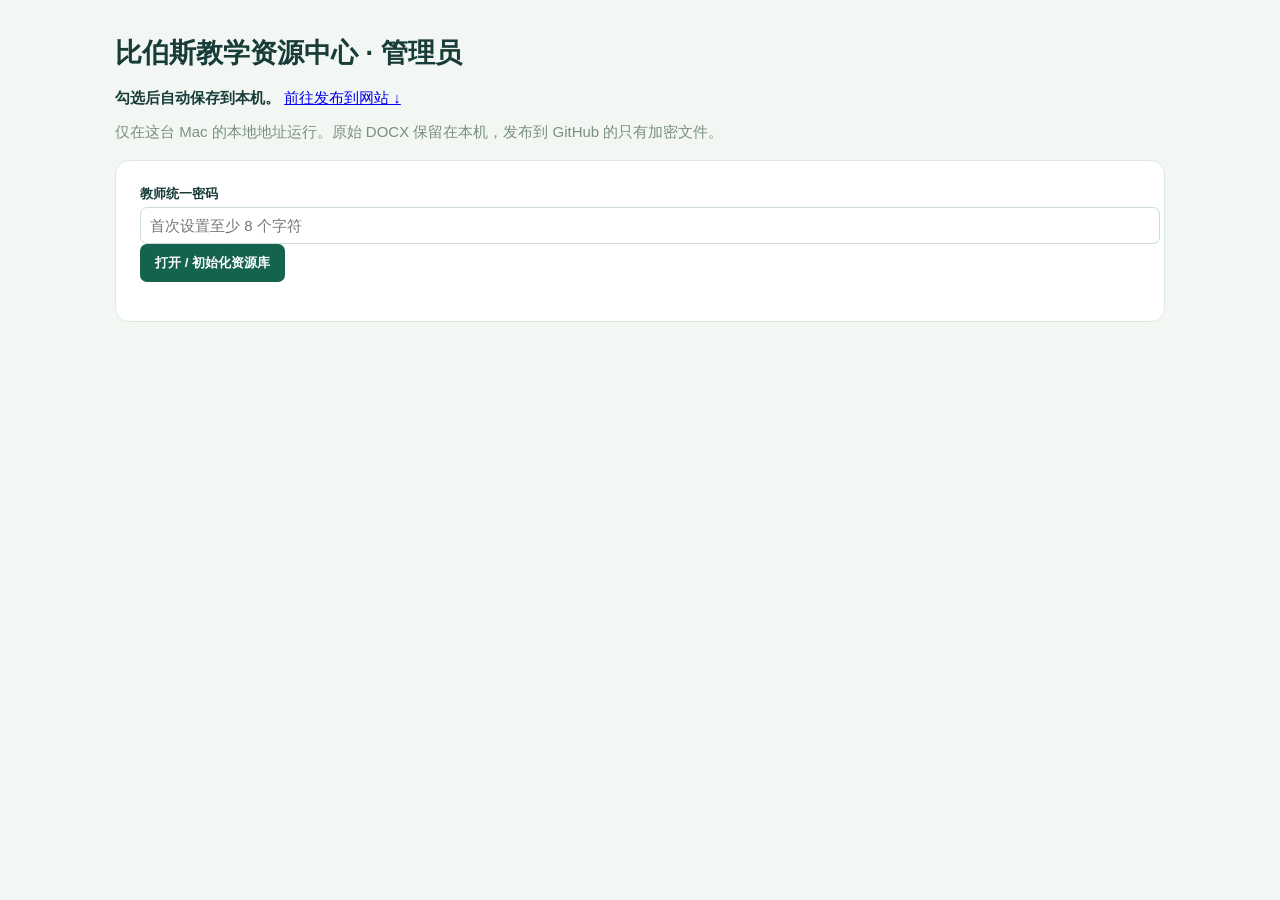
==== admin/admin.html @ bed7d141 "Fix resource publishing feedback and Word import prompts" ====
<!doctype html><html lang="zh-CN"><head><meta charset="utf-8"><meta name="viewport" content="width=device-width,initial-scale=1"><title>比伯斯资源管理</title><style>body{font:15px -apple-system,"PingFang SC",sans-serif;background:#f3f7f3;color:#183c38;margin:0}main{max-width:1050px;margin:35px auto;padding:0 20px}h1{font-size:27px}section{background:white;border:1px solid #dce9df;border-radius:14px;padding:24px;margin:18px 0}input,select,textarea{font:inherit;border:1px solid #cbdcd0;border-radius:7px;padding:9px;max-width:100%}input[type=text],input[type=password],textarea{width:100%}textarea{height:70px}button{background:#14634f;color:white;border:0;border-radius:7px;padding:10px 15px;cursor:pointer;font-weight:bold}button.secondary{background:#e9f2eb;color:#215c49}.grid{display:grid;grid-template-columns:repeat(3,1fr);gap:12px}.row{margin:12px 0}.item{border-top:1px solid #e4ece5;padding:12px 0}.item button{margin-left:6px}.muted{color:#789080}.error{color:#c43d35}.ok{color:#14634f}label{font-size:13px;font-weight:bold;display:block;margin-bottom:4px}#workspace[hidden]{display:none}@media(max-width:700px){.grid{grid-template-columns:1fr}}</style></head><body><main><h1>比伯斯教学资源中心 · 管理员</h1><p><strong>勾选后自动保存到本机。</strong> <a href="#publishSection">前往发布到网站 ↓</a></p><p class="muted">仅在这台 Mac 的本地地址运行。原始 DOCX 保留在本机，发布到 GitHub 的只有加密文件。</p><section><label>教师统一密码</label><input id="password" type="password" placeholder="首次设置至少 8 个字符"><button id="open">打开 / 初始化资源库</button><p id="message"></p></section><div id="workspace" hidden><section><h2>批量导入资源</h2><input id="files" type="file" accept=".pdf,.docx,.pptx,.xlsx" multiple><div class="grid"><div><label>教材</label><input id="book" type="text" placeholder="BE2"></div><div><label>单元</label><input id="unit" type="text" placeholder="5"></div><div><label>课型</label><select id="lessonType"><option value="">按文件名识别</option><option>一周两次</option><option>一周一次</option><option>每天上课</option><option>教材</option></select></div><div><label>类别</label><select id="category"><option>教案</option><option>词汇表</option><option>测评资料</option><option>其他</option></select></div><div><label>更新说明</label><input id="note" type="text" placeholder="新增资源 / 修订内容"></div></div><div class="row"><label><input id="download" type="checkbox" checked> 显示下载按钮</label><label><input id="showUpdate" type="checkbox" checked> 显示在最近更新</label></div><button id="upload">转换、加密并加入资源库</button><p class="muted">批量导入时从 BE2-U5-课型 等文件名识别分类；上方填写的值会覆盖识别结果。</p></section><section><h2>资源与版本</h2><div id="resources"></div></section><section><h2>最近更新</h2><div id="updates"></div><button id="saveUpdates">保存更新记录</button></section><section><h2>管理员公告</h2><label>标题</label><input id="announcementTitle" type="text"><label>内容</label><textarea id="announcementText"></textarea><button id="addAnnouncement">发布公告</button><div id="announcements"></div><button id="saveAnnouncements">保存公告修改</button></section><section><h2>系列单元进度</h2><p>输入每套资源应有的总单元数，首页会提示尚未上传的单元。</p><div class="grid"><input id="seriesBook" placeholder="教材，如 BE1"><select id="seriesLesson"><option>一周两次</option><option>一周一次</option><option>每天上课</option><option>教材</option></select><input id="seriesTotal" type="number" min="1" placeholder="总单元数"></div><button id="addSeries">添加系列</button><div id="seriesList"></div></section><section><h2>修改网站密码</h2><p class="muted">只重新包装随机文件密钥，无需重新上传资源。修改后请发布配置文件。旧密码仍可能解密 Git 历史中的旧配置。</p><input id="newPassword" type="password" placeholder="新密码，至少 8 个字符"><button id="rotate">重新加密并修改密码</button><div class="row"><h3>安全重置</h3><p class="muted">怀疑密码泄露时轮换随机文件密钥并重加密全部资源。旧 Git 历史仍需单独清理。</p><button id="reset">安全重置并重加密</button></div></section><section id="publishSection"><h2>发布到 GitHub</h2><p>先创建公开仓库并启用 Pages（来源：main 分支 /docs 目录）。</p><label>仓库地址</label><input id="remote" type="text" value="https://github.com/Jerryzhao26/teachingresources.git"><label>GitHub 发布令牌</label><input id="publishToken" type="password" autocomplete="off" placeholder="仅用于本次发布，不保存在本机"><p class="muted">首次使用：<a href="https://github.com/settings/personal-access-tokens/new" target="_blank" rel="noopener">创建 GitHub 精细权限令牌</a>，只选 teachingresources 仓库，授予 Contents 读写权限。复制到这里即可发布。</p><button id="publish">发布加密资源和网站</button><p id="publishStatus" role="status" aria-live="polite" class="muted">修改勾选后会先保存到本机，再点击这里同步到教师网站。</p></section></div></main><script>
const $=s=>document.querySelector(s);let data=null;function msg(t,bad=false){$('#message').textContent=t;$('#message').className=bad?'error':'ok'}async function api(path,body){const r=await fetch(path,{method:'POST',headers:{'Content-Type':'application/json'},body:JSON.stringify(body)}),j=await r.json();if(!r.ok)throw Error(j.error);return j}const pw=()=>$('#password').value;
$('#open').onclick=async()=>{try{data=await api('/api/load',{password:pw()});await api('/api/save',{password:pw(),catalog:data});$('#workspace').hidden=false;render();msg('资源库已打开')}catch(e){msg(e.message,true)}};
const publishMsg=(t,bad=false)=>{const e=$('#publishStatus');e.textContent=t;e.className=bad?'error':'ok'};const save=async()=>{await api('/api/save',{password:pw(),catalog:data});msg('已保存到本机，尚未发布到网站');publishMsg('有本机修改尚未发布。填写 GitHub 发布令牌并点击下方发布按钮。')};
const readFile=f=>new Promise((resolve,reject)=>{const r=new FileReader();r.onload=()=>resolve(r.result.split(',')[1]);r.onerror=reject;r.readAsDataURL(f)});
$('#upload').onclick=async()=>{try{const files=[...$('#files').files];if(!files.length)throw Error('请选择文件');const payload=[];for(const f of files){const guess=await api('/api/infer',{filename:f.name});const fields={...guess,book:$('#book').value||guess.book,unit:$('#unit').value?Number($('#unit').value):guess.unit,lessonType:$('#lessonType').value||guess.lessonType,category:$('#category').value,download:$('#download').checked,showUpdate:$('#showUpdate').checked,note:$('#note').value,id:window.replaceId||undefined};payload.push({name:f.name,data:await readFile(f),fields})}msg('正在调用 Word 转换并加密，请稍候…');const res=await api('/api/upload',{password:pw(),files:payload});data=res.catalog;window.replaceId=null;render();msg(`已导入 ${res.items.length} 份资源，尚未发布`);publishMsg('有本机修改尚未发布。填写 GitHub 发布令牌并点击下方发布按钮。')}catch(e){msg(e.message,true)}};
function render(){const box=$('#resources');box.replaceChildren();data.resources.forEach(r=>{const d=document.createElement('div');d.className='item';const title=document.createElement('b');title.textContent=`${r.title} · v${r.version} · ${r.book} Unit ${r.unit??'—'}`;d.append(title);const checks=document.createElement('div');checks.innerHTML='<label><input type="checkbox"> 显示下载按钮</label><label><input type="checkbox"> 已撤回</label>';const inputs=checks.querySelectorAll('input');inputs[0].checked=r.download;inputs[1].checked=r.status==='withdrawn';inputs[0].onchange=async()=>{const old=r.download;r.download=inputs[0].checked;try{await save()}catch(e){r.download=old;inputs[0].checked=old;msg(e.message,true);publishMsg('保存失败：'+e.message,true)}};inputs[1].onchange=async()=>{const old=r.status;r.status=inputs[1].checked?'withdrawn':'published';try{await save()}catch(e){r.status=old;inputs[1].checked=old==='withdrawn';msg(e.message,true);publishMsg('保存失败：'+e.message,true)}};d.append(checks);const hist=document.createElement('small');hist.textContent=`历史版本：${r.history.map(h=>'v'+h.version).join('、')||'无'}`;d.append(hist);const replace=document.createElement('button');replace.className='secondary';replace.textContent='选为替换目标';replace.onclick=()=>{window.replaceId=r.id;msg(`已选定 ${r.title}，下次导入将生成新版本`)};d.append(replace);box.append(d)});
const ups=$('#updates');ups.replaceChildren();data.updates.forEach(u=>{const d=document.createElement('div');d.className='item';const t=document.createElement('input');t.value=u.title;t.oninput=()=>u.title=t.value;const x=document.createElement('textarea');x.value=u.text;x.oninput=()=>u.text=x.value;const c=document.createElement('label');const check=document.createElement('input');check.type='checkbox';check.checked=u.visible;check.onchange=()=>u.visible=check.checked;c.append(check,' 显示');d.append(t,x,c);ups.append(d)});
const series=$('#seriesList');series.replaceChildren();(data.series||[]).forEach((x,i)=>{const d=document.createElement('div');d.className='item';d.textContent=`${x.book} · ${x.lessonType} · U1–U${x.totalUnits}`;const b=document.createElement('button');b.textContent='删除';b.onclick=async()=>{data.series.splice(i,1);await save();render()};d.append(b);series.append(d)});
const anns=$('#announcements');anns.replaceChildren();data.announcements.forEach(a=>{const d=document.createElement('div');d.className='item';const t=document.createElement('input');t.value=a.title;t.oninput=()=>a.title=t.value;const x=document.createElement('textarea');x.value=a.text;x.oninput=()=>a.text=x.value;const c=document.createElement('label');const check=document.createElement('input');check.type='checkbox';check.checked=a.visible;check.onchange=()=>a.visible=check.checked;c.append(check,' 显示');d.append(t,x,c);anns.append(d)})}
$('#saveUpdates').onclick=()=>save().catch(e=>msg(e.message,true));$('#saveAnnouncements').onclick=()=>save().catch(e=>msg(e.message,true));$('#addAnnouncement').onclick=async()=>{try{data.announcements.unshift({id:crypto.randomUUID(),title:$('#announcementTitle').value,text:$('#announcementText').value,createdAt:new Date().toISOString(),visible:true});await save();render();$('#announcementTitle').value='';$('#announcementText').value=''}catch(e){msg(e.message,true)}};
$('#publish').onclick=async()=>{const button=$('#publish');button.disabled=true;publishMsg('正在发布，请稍候…');try{const result=await api('/api/publish',{remote:$('#remote').value,token:$('#publishToken').value.trim()});$('#publishToken').value='';publishMsg(result.changed?`已发布 ${result.changed} 个更新文件。网站通常会在数分钟内更新；请刷新教师网站查看。`:'网站已是最新，无需重复发布。');msg('发布操作已完成')}catch(e){publishMsg('发布失败：'+e.message,true);msg('发布失败，请查看页面底部的提示',true)}finally{button.disabled=false}};
</script>

<script>$('#addSeries').onclick=async()=>{try{data.series ||= [];data.series.push({book:$('#seriesBook').value.trim(),lessonType:$('#seriesLesson').value.trim(),totalUnits:Number($('#seriesTotal').value)});await save();render()}catch(e){msg(e.message,true)}};$('#rotate').onclick=async()=>{try{await api('/api/rotate',{password:pw(),newPassword:$('#newPassword').value});$('#password').value=$('#newPassword').value;$('#newPassword').value='';msg('密码已修改并重新包装文件密钥；请立即发布。')}catch(e){msg(e.message,true)}};$('#reset').onclick=async()=>{try{await api('/api/reset',{password:pw(),newPassword:$('#newPassword').value});$('#password').value=$('#newPassword').value;$('#newPassword').value='';msg('安全重置完成，请立即发布全部密文。')}catch(e){msg(e.message,true)}};</script></body></html>
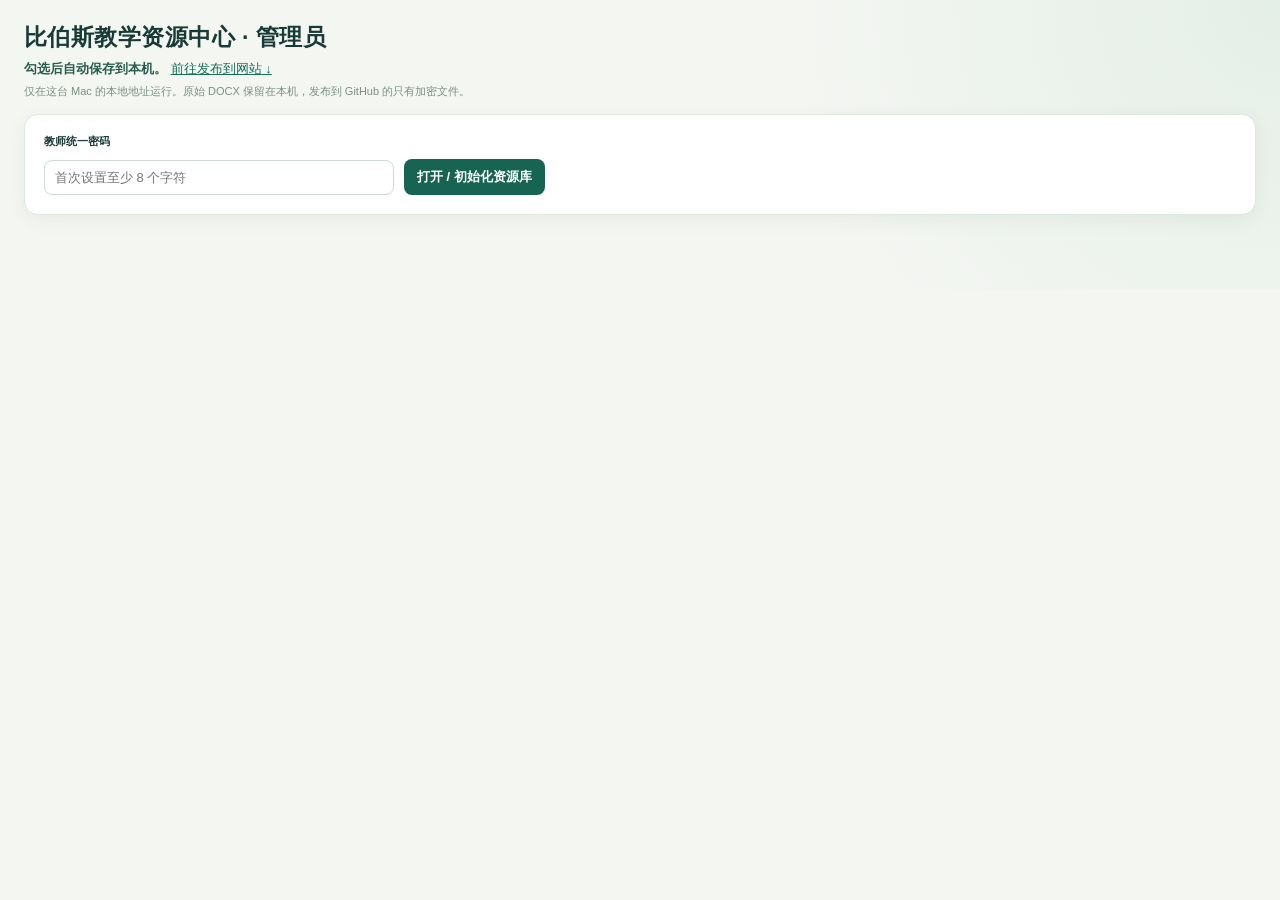
==== commit 2994fec9: "Refresh admin and teacher layouts" ====
--- a/admin/admin.html
+++ b/admin/admin.html
@@ -1,15 +1,15 @@
-<!doctype html><html lang="zh-CN"><head><meta charset="utf-8"><meta name="viewport" content="width=device-width,initial-scale=1"><title>比伯斯资源管理</title><style>body{font:15px -apple-system,"PingFang SC",sans-serif;background:#f3f7f3;color:#183c38;margin:0}main{max-width:1050px;margin:35px auto;padding:0 20px}h1{font-size:27px}section{background:white;border:1px solid #dce9df;border-radius:14px;padding:24px;margin:18px 0}input,select,textarea{font:inherit;border:1px solid #cbdcd0;border-radius:7px;padding:9px;max-width:100%}input[type=text],input[type=password],textarea{width:100%}textarea{height:70px}button{background:#14634f;color:white;border:0;border-radius:7px;padding:10px 15px;cursor:pointer;font-weight:bold}button.secondary{background:#e9f2eb;color:#215c49}.grid{display:grid;grid-template-columns:repeat(3,1fr);gap:12px}.row{margin:12px 0}.item{border-top:1px solid #e4ece5;padding:12px 0}.item button{margin-left:6px}.muted{color:#789080}.error{color:#c43d35}.ok{color:#14634f}label{font-size:13px;font-weight:bold;display:block;margin-bottom:4px}#workspace[hidden]{display:none}@media(max-width:700px){.grid{grid-template-columns:1fr}}</style></head><body><main><h1>比伯斯教学资源中心 · 管理员</h1><p><strong>勾选后自动保存到本机。</strong> <a href="#publishSection">前往发布到网站 ↓</a></p><p class="muted">仅在这台 Mac 的本地地址运行。原始 DOCX 保留在本机，发布到 GitHub 的只有加密文件。</p><section><label>教师统一密码</label><input id="password" type="password" placeholder="首次设置至少 8 个字符"><button id="open">打开 / 初始化资源库</button><p id="message"></p></section><div id="workspace" hidden><section><h2>批量导入资源</h2><input id="files" type="file" accept=".pdf,.docx,.pptx,.xlsx" multiple><div class="grid"><div><label>教材</label><input id="book" type="text" placeholder="BE2"></div><div><label>单元</label><input id="unit" type="text" placeholder="5"></div><div><label>课型</label><select id="lessonType"><option value="">按文件名识别</option><option>一周两次</option><option>一周一次</option><option>每天上课</option><option>教材</option></select></div><div><label>类别</label><select id="category"><option>教案</option><option>词汇表</option><option>测评资料</option><option>其他</option></select></div><div><label>更新说明</label><input id="note" type="text" placeholder="新增资源 / 修订内容"></div></div><div class="row"><label><input id="download" type="checkbox" checked> 显示下载按钮</label><label><input id="showUpdate" type="checkbox" checked> 显示在最近更新</label></div><button id="upload">转换、加密并加入资源库</button><p class="muted">批量导入时从 BE2-U5-课型 等文件名识别分类；上方填写的值会覆盖识别结果。</p></section><section><h2>资源与版本</h2><div id="resources"></div></section><section><h2>最近更新</h2><div id="updates"></div><button id="saveUpdates">保存更新记录</button></section><section><h2>管理员公告</h2><label>标题</label><input id="announcementTitle" type="text"><label>内容</label><textarea id="announcementText"></textarea><button id="addAnnouncement">发布公告</button><div id="announcements"></div><button id="saveAnnouncements">保存公告修改</button></section><section><h2>系列单元进度</h2><p>输入每套资源应有的总单元数，首页会提示尚未上传的单元。</p><div class="grid"><input id="seriesBook" placeholder="教材，如 BE1"><select id="seriesLesson"><option>一周两次</option><option>一周一次</option><option>每天上课</option><option>教材</option></select><input id="seriesTotal" type="number" min="1" placeholder="总单元数"></div><button id="addSeries">添加系列</button><div id="seriesList"></div></section><section><h2>修改网站密码</h2><p class="muted">只重新包装随机文件密钥，无需重新上传资源。修改后请发布配置文件。旧密码仍可能解密 Git 历史中的旧配置。</p><input id="newPassword" type="password" placeholder="新密码，至少 8 个字符"><button id="rotate">重新加密并修改密码</button><div class="row"><h3>安全重置</h3><p class="muted">怀疑密码泄露时轮换随机文件密钥并重加密全部资源。旧 Git 历史仍需单独清理。</p><button id="reset">安全重置并重加密</button></div></section><section id="publishSection"><h2>发布到 GitHub</h2><p>先创建公开仓库并启用 Pages（来源：main 分支 /docs 目录）。</p><label>仓库地址</label><input id="remote" type="text" value="https://github.com/Jerryzhao26/teachingresources.git"><label>GitHub 发布令牌</label><input id="publishToken" type="password" autocomplete="off" placeholder="仅用于本次发布，不保存在本机"><p class="muted">首次使用：<a href="https://github.com/settings/personal-access-tokens/new" target="_blank" rel="noopener">创建 GitHub 精细权限令牌</a>，只选 teachingresources 仓库，授予 Contents 读写权限。复制到这里即可发布。</p><button id="publish">发布加密资源和网站</button><p id="publishStatus" role="status" aria-live="polite" class="muted">修改勾选后会先保存到本机，再点击这里同步到教师网站。</p></section></div></main><script>
-const $=s=>document.querySelector(s);let data=null;function msg(t,bad=false){$('#message').textContent=t;$('#message').className=bad?'error':'ok'}async function api(path,body){const r=await fetch(path,{method:'POST',headers:{'Content-Type':'application/json'},body:JSON.stringify(body)}),j=await r.json();if(!r.ok)throw Error(j.error);return j}const pw=()=>$('#password').value;
+<!doctype html><html lang="zh-CN"><head><meta charset="utf-8"><meta name="viewport" content="width=device-width,initial-scale=1"><title>比伯斯资源管理</title><style>:root{font-family:Inter,-apple-system,BlinkMacSystemFont,"PingFang SC",sans-serif;color:#193b37;background:#f4f6f2}*{box-sizing:border-box}body{margin:0;background:radial-gradient(circle at 100% 0%,#e4efe7,transparent 31rem),#f4f6f2;font-size:13px}main{max-width:1450px;margin:0 auto;padding:22px 24px 60px}h1{font-size:23px;letter-spacing:.02em;margin:0 0 6px}h2{font-size:17px;margin:0 0 15px}h3{font-size:14px;margin:14px 0 6px}p{line-height:1.5}main>p{margin:4px 0;color:#6d8277}main>p strong{color:#275d4d}a{color:#167058}section{background:#fff;border:1px solid #dde8df;border-radius:14px;padding:19px;box-shadow:0 5px 20px #183a2910;min-width:0}main>section{margin:15px 0}#workspace{display:grid;grid-template-columns:repeat(12,minmax(0,1fr));gap:15px;align-items:start}#workspace[hidden]{display:none}#workspace>section{margin:0}#workspace>section:nth-child(1){grid-column:span 5}#workspace>section:nth-child(2){grid-column:span 7}#workspace>section:nth-child(3),#workspace>section:nth-child(4),#workspace>section:nth-child(5),#workspace>section:nth-child(6){grid-column:span 6}#workspace>section:nth-child(7){grid-column:1/-1}input,select,textarea{font:inherit;border:1px solid #cddbd0;border-radius:8px;padding:9px 10px;max-width:100%;min-width:0;background:#fff;color:#193b37}input:focus-visible,select:focus-visible,textarea:focus-visible,button:focus-visible{outline:3px solid #a6dcc2;outline-offset:2px}input[type=text],input[type=password],input[type=search],textarea{width:100%}input[type=file]{width:100%;background:#f8faf7;border-style:dashed}input[type=checkbox]{accent-color:#166b54;margin:0 6px 0 0}textarea{height:57px;resize:vertical}button{font:inherit;background:#166451;color:white;border:0;border-radius:8px;padding:9px 13px;cursor:pointer;font-weight:700;transition:.15s}button:hover{background:#0f4e40}button:disabled{opacity:.55;cursor:wait}button.secondary{background:#edf4ee;color:#245c4b}button.secondary:hover{background:#dcebdd}.grid{display:grid;grid-template-columns:repeat(2,minmax(0,1fr));gap:11px}.row{display:flex;flex-wrap:wrap;gap:12px;margin:13px 0}.row label{display:inline-flex;align-items:center;margin:0}.item{border-top:1px solid #e9efe9;padding:10px 0;display:flex;align-items:center;gap:8px;flex-wrap:wrap}.item:first-child{border-top:0}.item b{flex:1 0 100%;font-size:12px;overflow-wrap:anywhere}.item small{color:#809187}.item button{margin-left:auto}.item>div:has(input[type=checkbox]){display:flex;gap:12px}.item label{display:inline-flex;align-items:center;white-space:nowrap;margin:0;font-size:11px}.item input:not([type=checkbox]){flex:1 1 130px}.item textarea{flex:2 1 180px}.muted{color:#7a9082;font-size:11px}.error{color:#b33b36}.ok{color:#176e51}label{font-size:11px;font-weight:700;display:block;margin:0 0 5px}#resources{max-height:670px;overflow:auto;padding-right:5px}#resourceSearch{margin-bottom:10px}#pendingFiles{background:#f8faf7;border:1px solid #e3ebe4;border-radius:9px;padding:10px;margin:9px 0 14px}#pendingFiles p{margin:0 0 6px}#pendingFiles ol{margin:0;padding-left:19px;max-height:125px;overflow:auto}#pendingFiles li{padding:3px 0;overflow-wrap:anywhere}#pendingFiles button{font-size:10px;padding:4px 7px}#updates,#announcements{max-height:380px;overflow:auto}#seriesList{max-height:220px;overflow:auto}#publishSection{background:linear-gradient(120deg,#f9fcf9,#f0f8f2)}#publishSection>p:first-of-type{display:none}#publishSection input{max-width:650px}#publishStatus{margin:10px 0 0;font-weight:700}#message{display:inline-block;margin-left:12px}main>section:first-of-type{display:flex;align-items:center;gap:10px;flex-wrap:wrap}main>section:first-of-type>label{width:100%;margin-bottom:0}main>section:first-of-type input{max-width:350px}main>section:first-of-type button{white-space:nowrap}@media(max-width:1050px){#workspace>section:nth-child(n){grid-column:1/-1}#resources{max-height:440px}}@media(max-width:650px){main{padding:17px 12px 45px}.grid{grid-template-columns:1fr}section{padding:15px}main>section:first-of-type input{max-width:none}#message{margin:4px 0}}</style></head><body><main><h1>比伯斯教学资源中心 · 管理员</h1><p><strong>勾选后自动保存到本机。</strong> <a href="#publishSection">前往发布到网站 ↓</a></p><p class="muted">仅在这台 Mac 的本地地址运行。原始 DOCX 保留在本机，发布到 GitHub 的只有加密文件。</p><section><label>教师统一密码</label><input id="password" type="password" placeholder="首次设置至少 8 个字符"><button id="open">打开 / 初始化资源库</button><p id="message"></p></section><div id="workspace" hidden><section><h2>批量导入资源</h2><input id="files" type="file" accept=".pdf,.docx,.pptx,.xlsx" multiple><div id="pendingFiles" class="muted" aria-live="polite">尚未选择文件</div><div class="grid"><div><label>教材</label><input id="book" type="text" placeholder="BE2"></div><div><label>单元</label><input id="unit" type="text" placeholder="5"></div><div><label>课型</label><select id="lessonType"><option value="">按文件名识别</option><option>一周两次</option><option>一周一次</option><option>每天上课</option><option>教材</option></select></div><div><label>类别</label><select id="category"><option>教案</option><option>词汇表</option><option>测评资料</option><option>其他</option></select></div><div><label>更新说明</label><input id="note" type="text" placeholder="新增资源 / 修订内容"></div></div><div class="row"><label><input id="download" type="checkbox" checked> 显示下载按钮</label><label><input id="showUpdate" type="checkbox" checked> 显示在最近更新</label></div><button id="upload">转换、加密并加入资源库</button><p class="muted">批量导入时从 BE2-U5-课型 等文件名识别分类；上方填写的值会覆盖识别结果。</p></section><section><h2>资源与版本</h2><input id="resourceSearch" type="search" placeholder="搜索教材、单元、课型或文件名"><div id="resources"></div></section><section><h2>最近更新</h2><div id="updates"></div><button id="saveUpdates">保存更新记录</button></section><section><h2>管理员公告</h2><label>标题</label><input id="announcementTitle" type="text"><label>内容</label><textarea id="announcementText"></textarea><button id="addAnnouncement">发布公告</button><div id="announcements"></div><button id="saveAnnouncements">保存公告修改</button></section><section><h2>系列单元进度</h2><p>输入每套资源应有的总单元数，首页会提示尚未上传的单元。</p><div class="grid"><input id="seriesBook" placeholder="教材，如 BE1"><select id="seriesLesson"><option>一周两次</option><option>一周一次</option><option>每天上课</option><option>教材</option></select><input id="seriesTotal" type="number" min="1" placeholder="总单元数"></div><button id="addSeries">添加系列</button><div id="seriesList"></div></section><section><h2>修改网站密码</h2><p class="muted">只重新包装随机文件密钥，无需重新上传资源。修改后请发布配置文件。旧密码仍可能解密 Git 历史中的旧配置。</p><input id="newPassword" type="password" placeholder="新密码，至少 8 个字符"><button id="rotate">重新加密并修改密码</button><div class="row"><h3>安全重置</h3><p class="muted">怀疑密码泄露时轮换随机文件密钥并重加密全部资源。旧 Git 历史仍需单独清理。</p><button id="reset">安全重置并重加密</button></div></section><section id="publishSection"><h2>发布到 GitHub</h2><p>先创建公开仓库并启用 Pages（来源：main 分支 /docs 目录）。</p><label>仓库地址</label><input id="remote" type="text" value="https://github.com/Jerryzhao26/teachingresources.git"><label>GitHub 发布令牌（用于授权本机工具把修改推送到网站；浏览器登录不等于授权本机）</label><input id="publishToken" type="password" autocomplete="off" placeholder="本次打开工具期间只需填写一次，不写入文件"><p class="muted">首次使用：<a href="https://github.com/settings/personal-access-tokens/new" target="_blank" rel="noopener">创建 GitHub 精细权限令牌</a>，只选 teachingresources 仓库，授予 Contents 读写权限。复制到这里即可发布。</p><button id="publish">发布加密资源和网站</button><p id="publishStatus" role="status" aria-live="polite" class="muted">修改勾选后会先保存到本机，再点击这里同步到教师网站。</p></section></div></main><script>
+const $=s=>document.querySelector(s);let data=null,pending=[];function msg(t,bad=false){$('#message').textContent=t;$('#message').className=bad?'error':'ok'}async function api(path,body){const r=await fetch(path,{method:'POST',headers:{'Content-Type':'application/json'},body:JSON.stringify(body)}),j=await r.json();if(!r.ok)throw Error(j.error);return j}const pw=()=>$('#password').value;
 $('#open').onclick=async()=>{try{data=await api('/api/load',{password:pw()});await api('/api/save',{password:pw(),catalog:data});$('#workspace').hidden=false;render();msg('资源库已打开')}catch(e){msg(e.message,true)}};
 const publishMsg=(t,bad=false)=>{const e=$('#publishStatus');e.textContent=t;e.className=bad?'error':'ok'};const save=async()=>{await api('/api/save',{password:pw(),catalog:data});msg('已保存到本机，尚未发布到网站');publishMsg('有本机修改尚未发布。填写 GitHub 发布令牌并点击下方发布按钮。')};
-const readFile=f=>new Promise((resolve,reject)=>{const r=new FileReader();r.onload=()=>resolve(r.result.split(',')[1]);r.onerror=reject;r.readAsDataURL(f)});
-$('#upload').onclick=async()=>{try{const files=[...$('#files').files];if(!files.length)throw Error('请选择文件');const payload=[];for(const f of files){const guess=await api('/api/infer',{filename:f.name});const fields={...guess,book:$('#book').value||guess.book,unit:$('#unit').value?Number($('#unit').value):guess.unit,lessonType:$('#lessonType').value||guess.lessonType,category:$('#category').value,download:$('#download').checked,showUpdate:$('#showUpdate').checked,note:$('#note').value,id:window.replaceId||undefined};payload.push({name:f.name,data:await readFile(f),fields})}msg('正在调用 Word 转换并加密，请稍候…');const res=await api('/api/upload',{password:pw(),files:payload});data=res.catalog;window.replaceId=null;render();msg(`已导入 ${res.items.length} 份资源，尚未发布`);publishMsg('有本机修改尚未发布。填写 GitHub 发布令牌并点击下方发布按钮。')}catch(e){msg(e.message,true)}};
-function render(){const box=$('#resources');box.replaceChildren();data.resources.forEach(r=>{const d=document.createElement('div');d.className='item';const title=document.createElement('b');title.textContent=`${r.title} · v${r.version} · ${r.book} Unit ${r.unit??'—'}`;d.append(title);const checks=document.createElement('div');checks.innerHTML='<label><input type="checkbox"> 显示下载按钮</label><label><input type="checkbox"> 已撤回</label>';const inputs=checks.querySelectorAll('input');inputs[0].checked=r.download;inputs[1].checked=r.status==='withdrawn';inputs[0].onchange=async()=>{const old=r.download;r.download=inputs[0].checked;try{await save()}catch(e){r.download=old;inputs[0].checked=old;msg(e.message,true);publishMsg('保存失败：'+e.message,true)}};inputs[1].onchange=async()=>{const old=r.status;r.status=inputs[1].checked?'withdrawn':'published';try{await save()}catch(e){r.status=old;inputs[1].checked=old==='withdrawn';msg(e.message,true);publishMsg('保存失败：'+e.message,true)}};d.append(checks);const hist=document.createElement('small');hist.textContent=`历史版本：${r.history.map(h=>'v'+h.version).join('、')||'无'}`;d.append(hist);const replace=document.createElement('button');replace.className='secondary';replace.textContent='选为替换目标';replace.onclick=()=>{window.replaceId=r.id;msg(`已选定 ${r.title}，下次导入将生成新版本`)};d.append(replace);box.append(d)});
+function renderPending(){const box=$('#pendingFiles');box.replaceChildren();if(!pending.length){box.textContent='尚未选择文件';return}const heading=document.createElement('p');heading.textContent=`待上传 ${pending.length} 个文件（尚未加密或上传）`;box.append(heading);const list=document.createElement('ol');pending.forEach((file,i)=>{const row=document.createElement('li');row.append(document.createTextNode(file.name+'（'+(file.size/1024/1024).toFixed(1)+' MB） '));const remove=document.createElement('button');remove.type='button';remove.className='secondary';remove.textContent='移除';remove.onclick=()=>{pending.splice(i,1);renderPending()};row.append(remove);list.append(row)});box.append(list)}const readFile=f=>new Promise((resolve,reject)=>{const r=new FileReader();r.onload=()=>resolve(r.result.split(',')[1]);r.onerror=reject;r.readAsDataURL(f)});
+$('#upload').onclick=async()=>{try{const files=[...pending];if(!files.length)throw Error('请先选择文件');if(window.replaceId&&files.length!==1)throw Error('替换旧资源时，请只保留一个待上传文件');const payload=[];for(const f of files){const guess=await api('/api/infer',{filename:f.name});const fields={...guess,book:$('#book').value||guess.book,unit:$('#unit').value?Number($('#unit').value):guess.unit,lessonType:$('#lessonType').value||guess.lessonType,category:$('#category').value,download:$('#download').checked,showUpdate:$('#showUpdate').checked,note:$('#note').value,id:window.replaceId||undefined};payload.push({name:f.name,data:await readFile(f),fields})}msg('正在调用 Word 转换并加密，请稍候…');const res=await api('/api/upload',{password:pw(),files:payload});data=res.catalog;window.replaceId=null;pending=[];renderPending();render();msg(`已导入 ${res.items.length} 份资源，尚未发布`);publishMsg('有本机修改尚未发布。填写 GitHub 发布令牌并点击下方发布按钮。')}catch(e){msg(e.message,true)}};
+function render(){const box=$('#resources');box.replaceChildren();data.resources.filter(r=>!$('#resourceSearch').value.trim()||[r.title,r.book,r.unit,r.lessonType,r.category,r.originalFilename].join(' ').toLowerCase().includes($('#resourceSearch').value.trim().toLowerCase())).forEach(r=>{const d=document.createElement('div');d.className='item';const title=document.createElement('b');title.textContent=`${r.title} · v${r.version} · ${r.book} Unit ${r.unit??'—'}`;d.append(title);const checks=document.createElement('div');checks.innerHTML='<label><input type="checkbox"> 显示下载按钮</label><label><input type="checkbox"> 已撤回</label>';const inputs=checks.querySelectorAll('input');inputs[0].checked=r.download;inputs[1].checked=r.status==='withdrawn';inputs[0].onchange=async()=>{const old=r.download;r.download=inputs[0].checked;try{await save()}catch(e){r.download=old;inputs[0].checked=old;msg(e.message,true);publishMsg('保存失败：'+e.message,true)}};inputs[1].onchange=async()=>{const old=r.status;r.status=inputs[1].checked?'withdrawn':'published';try{await save()}catch(e){r.status=old;inputs[1].checked=old==='withdrawn';msg(e.message,true);publishMsg('保存失败：'+e.message,true)}};d.append(checks);const hist=document.createElement('small');hist.textContent=`历史版本：${r.history.map(h=>'v'+h.version).join('、')||'无'}`;d.append(hist);const replace=document.createElement('button');replace.className='secondary';replace.textContent='选为替换目标';replace.onclick=()=>{window.replaceId=r.id;msg(`已选定 ${r.title}，下次导入将生成新版本`)};d.append(replace);box.append(d)});
 const ups=$('#updates');ups.replaceChildren();data.updates.forEach(u=>{const d=document.createElement('div');d.className='item';const t=document.createElement('input');t.value=u.title;t.oninput=()=>u.title=t.value;const x=document.createElement('textarea');x.value=u.text;x.oninput=()=>u.text=x.value;const c=document.createElement('label');const check=document.createElement('input');check.type='checkbox';check.checked=u.visible;check.onchange=()=>u.visible=check.checked;c.append(check,' 显示');d.append(t,x,c);ups.append(d)});
 const series=$('#seriesList');series.replaceChildren();(data.series||[]).forEach((x,i)=>{const d=document.createElement('div');d.className='item';d.textContent=`${x.book} · ${x.lessonType} · U1–U${x.totalUnits}`;const b=document.createElement('button');b.textContent='删除';b.onclick=async()=>{data.series.splice(i,1);await save();render()};d.append(b);series.append(d)});
 const anns=$('#announcements');anns.replaceChildren();data.announcements.forEach(a=>{const d=document.createElement('div');d.className='item';const t=document.createElement('input');t.value=a.title;t.oninput=()=>a.title=t.value;const x=document.createElement('textarea');x.value=a.text;x.oninput=()=>a.text=x.value;const c=document.createElement('label');const check=document.createElement('input');check.type='checkbox';check.checked=a.visible;check.onchange=()=>a.visible=check.checked;c.append(check,' 显示');d.append(t,x,c);anns.append(d)})}
 $('#saveUpdates').onclick=()=>save().catch(e=>msg(e.message,true));$('#saveAnnouncements').onclick=()=>save().catch(e=>msg(e.message,true));$('#addAnnouncement').onclick=async()=>{try{data.announcements.unshift({id:crypto.randomUUID(),title:$('#announcementTitle').value,text:$('#announcementText').value,createdAt:new Date().toISOString(),visible:true});await save();render();$('#announcementTitle').value='';$('#announcementText').value=''}catch(e){msg(e.message,true)}};
-$('#publish').onclick=async()=>{const button=$('#publish');button.disabled=true;publishMsg('正在发布，请稍候…');try{const result=await api('/api/publish',{remote:$('#remote').value,token:$('#publishToken').value.trim()});$('#publishToken').value='';publishMsg(result.changed?`已发布 ${result.changed} 个更新文件。网站通常会在数分钟内更新；请刷新教师网站查看。`:'网站已是最新，无需重复发布。');msg('发布操作已完成')}catch(e){publishMsg('发布失败：'+e.message,true);msg('发布失败，请查看页面底部的提示',true)}finally{button.disabled=false}};
+$('#resourceSearch').oninput=render;$('#files').onchange=()=>{for(const file of $('#files').files){if(!pending.some(x=>x.name===file.name&&x.size===file.size&&x.lastModified===file.lastModified))pending.push(file)}$('#files').value='';renderPending()};$('#publish').onclick=async()=>{const button=$('#publish');button.disabled=true;publishMsg('正在发布，请稍候…');try{const result=await api('/api/publish',{remote:$('#remote').value,token:$('#publishToken').value.trim()});$('#publishToken').value='';publishMsg(result.changed?`已发布 ${result.changed} 个更新文件。网站通常会在数分钟内更新；请刷新教师网站查看。`:'网站已是最新，无需重复发布。');msg('发布操作已完成')}catch(e){publishMsg('发布失败：'+e.message,true);msg('发布失败，请查看页面底部的提示',true)}finally{button.disabled=false}};
 </script>
 
-<script>$('#addSeries').onclick=async()=>{try{data.series ||= [];data.series.push({book:$('#seriesBook').value.trim(),lessonType:$('#seriesLesson').value.trim(),totalUnits:Number($('#seriesTotal').value)});await save();render()}catch(e){msg(e.message,true)}};$('#rotate').onclick=async()=>{try{await api('/api/rotate',{password:pw(),newPassword:$('#newPassword').value});$('#password').value=$('#newPassword').value;$('#newPassword').value='';msg('密码已修改并重新包装文件密钥；请立即发布。')}catch(e){msg(e.message,true)}};$('#reset').onclick=async()=>{try{await api('/api/reset',{password:pw(),newPassword:$('#newPassword').value});$('#password').value=$('#newPassword').value;$('#newPassword').value='';msg('安全重置完成，请立即发布全部密文。')}catch(e){msg(e.message,true)}};</script></body></html>+<script>$('#addSeries').onclick=async()=>{try{data.series ||= [];data.series.push({book:$('#seriesBook').value.trim(),lessonType:$('#seriesLesson').value.trim(),totalUnits:Number($('#seriesTotal').value)});await save();render()}catch(e){msg(e.message,true)}};$('#rotate').onclick=async()=>{try{await api('/api/rotate',{password:pw(),newPassword:$('#newPassword').value});$('#password').value=$('#newPassword').value;$('#newPassword').value='';msg('密码已修改并重新包装文件密钥；请立即发布。')}catch(e){msg(e.message,true)}};$('#reset').onclick=async()=>{try{await api('/api/reset',{password:pw(),newPassword:$('#newPassword').value});$('#password').value=$('#newPassword').value;$('#newPassword').value='';msg('安全重置完成，请立即发布全部密文。')}catch(e){msg(e.message,true)}};</script></body></html>
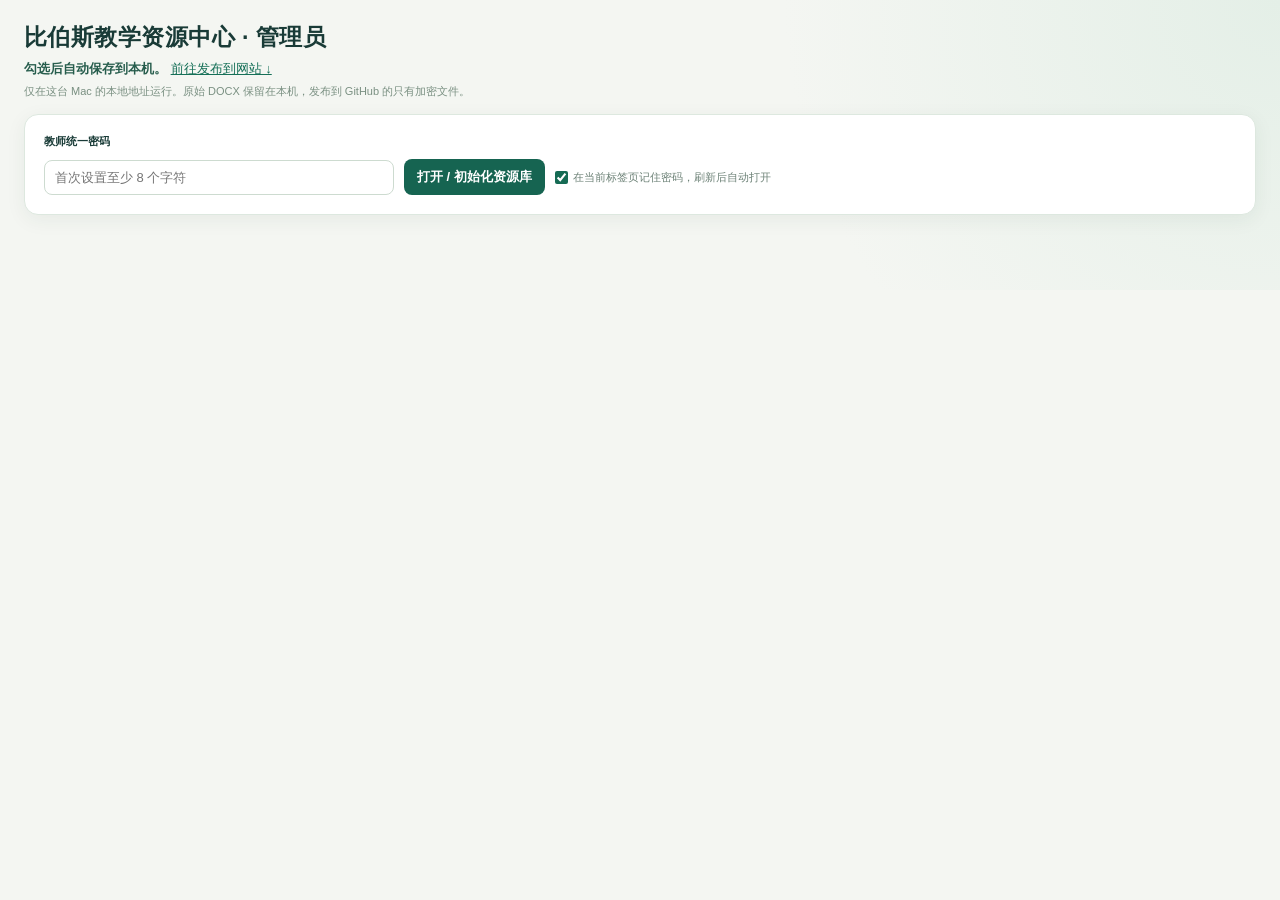
==== commit 87270b94: "Remember teacher and admin access for current browser tab" ====
--- a/admin/admin.html
+++ b/admin/admin.html
@@ -1,15 +1,17 @@
-<!doctype html><html lang="zh-CN"><head><meta charset="utf-8"><meta name="viewport" content="width=device-width,initial-scale=1"><title>比伯斯资源管理</title><style>:root{font-family:Inter,-apple-system,BlinkMacSystemFont,"PingFang SC",sans-serif;color:#193b37;background:#f4f6f2}*{box-sizing:border-box}body{margin:0;background:radial-gradient(circle at 100% 0%,#e4efe7,transparent 31rem),#f4f6f2;font-size:13px}main{max-width:1450px;margin:0 auto;padding:22px 24px 60px}h1{font-size:23px;letter-spacing:.02em;margin:0 0 6px}h2{font-size:17px;margin:0 0 15px}h3{font-size:14px;margin:14px 0 6px}p{line-height:1.5}main>p{margin:4px 0;color:#6d8277}main>p strong{color:#275d4d}a{color:#167058}section{background:#fff;border:1px solid #dde8df;border-radius:14px;padding:19px;box-shadow:0 5px 20px #183a2910;min-width:0}main>section{margin:15px 0}#workspace{display:grid;grid-template-columns:repeat(12,minmax(0,1fr));gap:15px;align-items:start}#workspace[hidden]{display:none}#workspace>section{margin:0}#workspace>section:nth-child(1){grid-column:span 5}#workspace>section:nth-child(2){grid-column:span 7}#workspace>section:nth-child(3),#workspace>section:nth-child(4),#workspace>section:nth-child(5),#workspace>section:nth-child(6){grid-column:span 6}#workspace>section:nth-child(7){grid-column:1/-1}input,select,textarea{font:inherit;border:1px solid #cddbd0;border-radius:8px;padding:9px 10px;max-width:100%;min-width:0;background:#fff;color:#193b37}input:focus-visible,select:focus-visible,textarea:focus-visible,button:focus-visible{outline:3px solid #a6dcc2;outline-offset:2px}input[type=text],input[type=password],input[type=search],textarea{width:100%}input[type=file]{width:100%;background:#f8faf7;border-style:dashed}input[type=checkbox]{accent-color:#166b54;margin:0 6px 0 0}textarea{height:57px;resize:vertical}button{font:inherit;background:#166451;color:white;border:0;border-radius:8px;padding:9px 13px;cursor:pointer;font-weight:700;transition:.15s}button:hover{background:#0f4e40}button:disabled{opacity:.55;cursor:wait}button.secondary{background:#edf4ee;color:#245c4b}button.secondary:hover{background:#dcebdd}.grid{display:grid;grid-template-columns:repeat(2,minmax(0,1fr));gap:11px}.row{display:flex;flex-wrap:wrap;gap:12px;margin:13px 0}.row label{display:inline-flex;align-items:center;margin:0}.item{border-top:1px solid #e9efe9;padding:10px 0;display:flex;align-items:center;gap:8px;flex-wrap:wrap}.item:first-child{border-top:0}.item b{flex:1 0 100%;font-size:12px;overflow-wrap:anywhere}.item small{color:#809187}.item button{margin-left:auto}.item>div:has(input[type=checkbox]){display:flex;gap:12px}.item label{display:inline-flex;align-items:center;white-space:nowrap;margin:0;font-size:11px}.item input:not([type=checkbox]){flex:1 1 130px}.item textarea{flex:2 1 180px}.muted{color:#7a9082;font-size:11px}.error{color:#b33b36}.ok{color:#176e51}label{font-size:11px;font-weight:700;display:block;margin:0 0 5px}#resources{max-height:670px;overflow:auto;padding-right:5px}#resourceSearch{margin-bottom:10px}#pendingFiles{background:#f8faf7;border:1px solid #e3ebe4;border-radius:9px;padding:10px;margin:9px 0 14px}#pendingFiles p{margin:0 0 6px}#pendingFiles ol{margin:0;padding-left:19px;max-height:125px;overflow:auto}#pendingFiles li{padding:3px 0;overflow-wrap:anywhere}#pendingFiles button{font-size:10px;padding:4px 7px}#updates,#announcements{max-height:380px;overflow:auto}#seriesList{max-height:220px;overflow:auto}#publishSection{background:linear-gradient(120deg,#f9fcf9,#f0f8f2)}#publishSection>p:first-of-type{display:none}#publishSection input{max-width:650px}#publishStatus{margin:10px 0 0;font-weight:700}#message{display:inline-block;margin-left:12px}main>section:first-of-type{display:flex;align-items:center;gap:10px;flex-wrap:wrap}main>section:first-of-type>label{width:100%;margin-bottom:0}main>section:first-of-type input{max-width:350px}main>section:first-of-type button{white-space:nowrap}@media(max-width:1050px){#workspace>section:nth-child(n){grid-column:1/-1}#resources{max-height:440px}}@media(max-width:650px){main{padding:17px 12px 45px}.grid{grid-template-columns:1fr}section{padding:15px}main>section:first-of-type input{max-width:none}#message{margin:4px 0}}</style></head><body><main><h1>比伯斯教学资源中心 · 管理员</h1><p><strong>勾选后自动保存到本机。</strong> <a href="#publishSection">前往发布到网站 ↓</a></p><p class="muted">仅在这台 Mac 的本地地址运行。原始 DOCX 保留在本机，发布到 GitHub 的只有加密文件。</p><section><label>教师统一密码</label><input id="password" type="password" placeholder="首次设置至少 8 个字符"><button id="open">打开 / 初始化资源库</button><p id="message"></p></section><div id="workspace" hidden><section><h2>批量导入资源</h2><input id="files" type="file" accept=".pdf,.docx,.pptx,.xlsx" multiple><div id="pendingFiles" class="muted" aria-live="polite">尚未选择文件</div><div class="grid"><div><label>教材</label><input id="book" type="text" placeholder="BE2"></div><div><label>单元</label><input id="unit" type="text" placeholder="5"></div><div><label>课型</label><select id="lessonType"><option value="">按文件名识别</option><option>一周两次</option><option>一周一次</option><option>每天上课</option><option>教材</option></select></div><div><label>类别</label><select id="category"><option>教案</option><option>词汇表</option><option>测评资料</option><option>其他</option></select></div><div><label>更新说明</label><input id="note" type="text" placeholder="新增资源 / 修订内容"></div></div><div class="row"><label><input id="download" type="checkbox" checked> 显示下载按钮</label><label><input id="showUpdate" type="checkbox" checked> 显示在最近更新</label></div><button id="upload">转换、加密并加入资源库</button><p class="muted">批量导入时从 BE2-U5-课型 等文件名识别分类；上方填写的值会覆盖识别结果。</p></section><section><h2>资源与版本</h2><input id="resourceSearch" type="search" placeholder="搜索教材、单元、课型或文件名"><div id="resources"></div></section><section><h2>最近更新</h2><div id="updates"></div><button id="saveUpdates">保存更新记录</button></section><section><h2>管理员公告</h2><label>标题</label><input id="announcementTitle" type="text"><label>内容</label><textarea id="announcementText"></textarea><button id="addAnnouncement">发布公告</button><div id="announcements"></div><button id="saveAnnouncements">保存公告修改</button></section><section><h2>系列单元进度</h2><p>输入每套资源应有的总单元数，首页会提示尚未上传的单元。</p><div class="grid"><input id="seriesBook" placeholder="教材，如 BE1"><select id="seriesLesson"><option>一周两次</option><option>一周一次</option><option>每天上课</option><option>教材</option></select><input id="seriesTotal" type="number" min="1" placeholder="总单元数"></div><button id="addSeries">添加系列</button><div id="seriesList"></div></section><section><h2>修改网站密码</h2><p class="muted">只重新包装随机文件密钥，无需重新上传资源。修改后请发布配置文件。旧密码仍可能解密 Git 历史中的旧配置。</p><input id="newPassword" type="password" placeholder="新密码，至少 8 个字符"><button id="rotate">重新加密并修改密码</button><div class="row"><h3>安全重置</h3><p class="muted">怀疑密码泄露时轮换随机文件密钥并重加密全部资源。旧 Git 历史仍需单独清理。</p><button id="reset">安全重置并重加密</button></div></section><section id="publishSection"><h2>发布到 GitHub</h2><p>先创建公开仓库并启用 Pages（来源：main 分支 /docs 目录）。</p><label>仓库地址</label><input id="remote" type="text" value="https://github.com/Jerryzhao26/teachingresources.git"><label>GitHub 发布令牌（用于授权本机工具把修改推送到网站；浏览器登录不等于授权本机）</label><input id="publishToken" type="password" autocomplete="off" placeholder="本次打开工具期间只需填写一次，不写入文件"><p class="muted">首次使用：<a href="https://github.com/settings/personal-access-tokens/new" target="_blank" rel="noopener">创建 GitHub 精细权限令牌</a>，只选 teachingresources 仓库，授予 Contents 读写权限。复制到这里即可发布。</p><button id="publish">发布加密资源和网站</button><p id="publishStatus" role="status" aria-live="polite" class="muted">修改勾选后会先保存到本机，再点击这里同步到教师网站。</p></section></div></main><script>
-const $=s=>document.querySelector(s);let data=null,pending=[];function msg(t,bad=false){$('#message').textContent=t;$('#message').className=bad?'error':'ok'}async function api(path,body){const r=await fetch(path,{method:'POST',headers:{'Content-Type':'application/json'},body:JSON.stringify(body)}),j=await r.json();if(!r.ok)throw Error(j.error);return j}const pw=()=>$('#password').value;
-$('#open').onclick=async()=>{try{data=await api('/api/load',{password:pw()});await api('/api/save',{password:pw(),catalog:data});$('#workspace').hidden=false;render();msg('资源库已打开')}catch(e){msg(e.message,true)}};
+<!doctype html><html lang="zh-CN"><head><meta charset="utf-8"><meta name="viewport" content="width=device-width,initial-scale=1"><title>比伯斯资源管理</title><style>:root{font-family:Inter,-apple-system,BlinkMacSystemFont,"PingFang SC",sans-serif;color:#193b37;background:#f4f6f2}*{box-sizing:border-box}body{margin:0;background:radial-gradient(circle at 100% 0%,#e4efe7,transparent 31rem),#f4f6f2;font-size:13px}main{max-width:1450px;margin:0 auto;padding:22px 24px 60px}h1{font-size:23px;letter-spacing:.02em;margin:0 0 6px}h2{font-size:17px;margin:0 0 15px}h3{font-size:14px;margin:14px 0 6px}p{line-height:1.5}main>p{margin:4px 0;color:#6d8277}main>p strong{color:#275d4d}a{color:#167058}section{background:#fff;border:1px solid #dde8df;border-radius:14px;padding:19px;box-shadow:0 5px 20px #183a2910;min-width:0}main>section{margin:15px 0}#workspace{display:grid;grid-template-columns:repeat(12,minmax(0,1fr));gap:15px;align-items:start}#workspace[hidden]{display:none}#workspace>section{margin:0}#workspace>section:nth-child(1){grid-column:span 5}#workspace>section:nth-child(2){grid-column:span 7}#workspace>section:nth-child(3),#workspace>section:nth-child(4),#workspace>section:nth-child(5),#workspace>section:nth-child(6){grid-column:span 6}#workspace>section:nth-child(7){grid-column:1/-1}input,select,textarea{font:inherit;border:1px solid #cddbd0;border-radius:8px;padding:9px 10px;max-width:100%;min-width:0;background:#fff;color:#193b37}input:focus-visible,select:focus-visible,textarea:focus-visible,button:focus-visible{outline:3px solid #a6dcc2;outline-offset:2px}input[type=text],input[type=password],input[type=search],textarea{width:100%}input[type=file]{width:100%;background:#f8faf7;border-style:dashed}input[type=checkbox]{accent-color:#166b54;margin:0 6px 0 0}textarea{height:57px;resize:vertical}button{font:inherit;background:#166451;color:white;border:0;border-radius:8px;padding:9px 13px;cursor:pointer;font-weight:700;transition:.15s}button:hover{background:#0f4e40}button:disabled{opacity:.55;cursor:wait}button.secondary{background:#edf4ee;color:#245c4b}button.secondary:hover{background:#dcebdd}.grid{display:grid;grid-template-columns:repeat(2,minmax(0,1fr));gap:11px}.row{display:flex;flex-wrap:wrap;gap:12px;margin:13px 0}.row label{display:inline-flex;align-items:center;margin:0}.item{border-top:1px solid #e9efe9;padding:10px 0;display:flex;align-items:center;gap:8px;flex-wrap:wrap}.item:first-child{border-top:0}.item b{flex:1 0 100%;font-size:12px;overflow-wrap:anywhere}.item small{color:#809187}.item button{margin-left:auto}.item>div:has(input[type=checkbox]){display:flex;gap:12px}.item label{display:inline-flex;align-items:center;white-space:nowrap;margin:0;font-size:11px}.item input:not([type=checkbox]){flex:1 1 130px}.item textarea{flex:2 1 180px}.muted{color:#7a9082;font-size:11px}.error{color:#b33b36}.ok{color:#176e51}label{font-size:11px;font-weight:700;display:block;margin:0 0 5px}#resources{max-height:670px;overflow:auto;padding-right:5px}#resourceSearch{margin-bottom:10px}#pendingFiles{background:#f8faf7;border:1px solid #e3ebe4;border-radius:9px;padding:10px;margin:9px 0 14px}#pendingFiles p{margin:0 0 6px}#pendingFiles ol{margin:0;padding-left:19px;max-height:125px;overflow:auto}#pendingFiles li{padding:3px 0;overflow-wrap:anywhere}#pendingFiles button{font-size:10px;padding:4px 7px}#updates,#announcements{max-height:380px;overflow:auto}#seriesList{max-height:220px;overflow:auto}#publishSection{background:linear-gradient(120deg,#f9fcf9,#f0f8f2)}#publishSection>p:first-of-type{display:none}#publishSection input{max-width:650px}#publishStatus{margin:10px 0 0;font-weight:700}#message{display:inline-block;margin-left:12px}main>section:first-of-type{display:flex;align-items:center;gap:10px;flex-wrap:wrap}main>section:first-of-type>label{width:100%;margin-bottom:0}main>section:first-of-type input{max-width:350px}main>section:first-of-type button{white-space:nowrap}@media(max-width:1050px){#workspace>section:nth-child(n){grid-column:1/-1}#resources{max-height:440px}}@media(max-width:650px){main{padding:17px 12px 45px}.grid{grid-template-columns:1fr}section{padding:15px}main>section:first-of-type input{max-width:none}#message{margin:4px 0}}.resourceFilters{display:grid;grid-template-columns:minmax(160px,2fr) repeat(4,minmax(95px,1fr));gap:7px;margin-bottom:10px}.resourceFilters input,.resourceFilters select{width:100%;margin:0;font-size:11px}.moreResources{border-top:1px solid #e3ebe4}.moreResources summary{cursor:pointer;padding:11px 3px;color:#176e51;font-weight:700}.moreResources summary:hover{color:#0f4e40}@media(max-width:700px){.resourceFilters{grid-template-columns:repeat(2,minmax(0,1fr))}.resourceFilters input{grid-column:1/-1}}.resourceActions{display:flex;align-items:center;justify-content:space-between;gap:10px;padding:7px 0 10px;color:#6e8578}.resourceSelect{flex:none;align-self:flex-start;margin:2px 4px 0 0!important}.item b{flex:1 1 calc(100% - 35px)}button.danger{background:#a63d37;color:#fff}button.danger:hover{background:#822e2b}button.danger:disabled{background:#d9e0da;color:#819186;cursor:default}.rememberChoice{display:inline-flex!important;align-items:center;gap:5px;width:auto!important;font-weight:500;color:#6d8277}.rememberChoice input{margin:0!important}</style></head><body><main><h1>比伯斯教学资源中心 · 管理员</h1><p><strong>勾选后自动保存到本机。</strong> <a href="#publishSection">前往发布到网站 ↓</a></p><p class="muted">仅在这台 Mac 的本地地址运行。原始 DOCX 保留在本机，发布到 GitHub 的只有加密文件。</p><section><label>教师统一密码</label><input id="password" type="password" placeholder="首次设置至少 8 个字符"><button id="open">打开 / 初始化资源库</button><button id="logout" class="secondary" hidden>退出</button><label class="rememberChoice"><input id="rememberPassword" type="checkbox" checked> 在当前标签页记住密码，刷新后自动打开</label><p id="message"></p></section><div id="workspace" hidden><section><h2>批量导入资源</h2><input id="files" type="file" accept=".pdf,.docx,.pptx,.xlsx" multiple><div id="pendingFiles" class="muted" aria-live="polite">尚未选择文件</div><div class="grid"><div><label>教材</label><input id="book" type="text" placeholder="BE2"></div><div><label>单元</label><input id="unit" type="text" placeholder="5"></div><div><label>课型</label><select id="lessonType"><option value="">按文件名识别</option><option>一周两次</option><option>一周一次</option><option>每天上课</option><option>教材</option></select></div><div><label>类别</label><select id="category"><option>教案</option><option>词汇表</option><option>测评资料</option><option>其他</option></select></div><div><label>更新说明</label><input id="note" type="text" placeholder="新增资源 / 修订内容"></div></div><div class="row"><label><input id="download" type="checkbox" checked> 显示下载按钮</label><label><input id="showUpdate" type="checkbox" checked> 显示在最近更新</label></div><button id="upload">转换、加密并加入资源库</button><p class="muted">批量导入时从 BE2-U5-课型 等文件名识别分类；上方填写的值会覆盖识别结果。</p></section><section><h2>资源与版本</h2><p class="muted">重命名只修改显示名称；删除后需发布才会从教师网站移除。旧 Git 历史仍可能保留密文。</p><div class="resourceFilters"><input id="resourceSearch" type="search" placeholder="搜索教材、单元、课型或文件名"><select id="resourceBook" aria-label="筛选教材"><option value="">全部教材</option></select><select id="resourceUnit" aria-label="筛选单元"><option value="">全部单元</option></select><select id="resourceLesson" aria-label="筛选课型"><option value="">全部课型</option></select><select id="resourceCategory" aria-label="筛选类别"><option value="">全部类别</option></select></div><div class="resourceActions"><span id="selectedCount">未选择资源</span><button id="deleteSelected" class="danger" type="button" disabled>删除选中资源</button></div><div id="resources"></div></section><section><h2>最近更新</h2><div id="updates"></div><button id="saveUpdates">保存更新记录</button></section><section><h2>管理员公告</h2><label>标题</label><input id="announcementTitle" type="text"><label>内容</label><textarea id="announcementText"></textarea><button id="addAnnouncement">发布公告</button><div id="announcements"></div><button id="saveAnnouncements">保存公告修改</button></section><section><h2>系列单元进度</h2><p>输入每套资源应有的总单元数，首页会提示尚未上传的单元。</p><div class="grid"><input id="seriesBook" placeholder="教材，如 BE1"><select id="seriesLesson"><option>一周两次</option><option>一周一次</option><option>每天上课</option><option>教材</option></select><input id="seriesTotal" type="number" min="1" placeholder="总单元数"></div><button id="addSeries">添加系列</button><div id="seriesList"></div></section><section><h2>修改网站密码</h2><p class="muted">只重新包装随机文件密钥，无需重新上传资源。修改后请发布配置文件。旧密码仍可能解密 Git 历史中的旧配置。</p><input id="newPassword" type="password" placeholder="新密码，至少 8 个字符"><button id="rotate">重新加密并修改密码</button><div class="row"><h3>安全重置</h3><p class="muted">怀疑密码泄露时轮换随机文件密钥并重加密全部资源。旧 Git 历史仍需单独清理。</p><button id="reset">安全重置并重加密</button></div></section><section id="publishSection"><h2>发布到 GitHub</h2><p>先创建公开仓库并启用 Pages（来源：main 分支 /docs 目录）。</p><label>仓库地址</label><input id="remote" type="text" value="https://github.com/Jerryzhao26/teachingresources.git"><label>GitHub 发布令牌（用于授权本机工具把修改推送到网站；浏览器登录不等于授权本机）</label><input id="publishToken" type="password" autocomplete="off" placeholder="本次打开工具期间只需填写一次，不写入文件"><p class="muted">首次使用：<a href="https://github.com/settings/personal-access-tokens/new" target="_blank" rel="noopener">创建 GitHub 精细权限令牌</a>，只选 teachingresources 仓库，授予 Contents 读写权限。复制到这里即可发布。</p><button id="publish">发布加密资源和网站</button><p id="publishStatus" role="status" aria-live="polite" class="muted">修改勾选后会先保存到本机，再点击这里同步到教师网站。</p></section></div></main><script>
+const $=s=>document.querySelector(s);let data=null,pending=[],selectedIds=new Set();function msg(t,bad=false){$('#message').textContent=t;$('#message').className=bad?'error':'ok'}async function api(path,body){const r=await fetch(path,{method:'POST',headers:{'Content-Type':'application/json'},body:JSON.stringify(body)}),j=await r.json();if(!r.ok)throw Error(j.error);return j}const pw=()=>$('#password').value;
+const sessionKey='beavers-admin-password';const remembered=()=>{try{return sessionStorage.getItem(sessionKey)||''}catch{return ''}};const remember=()=>{try{if($('#rememberPassword').checked)sessionStorage.setItem(sessionKey,pw());else sessionStorage.removeItem(sessionKey)}catch{}};$('#open').onclick=async()=>{try{data=await api('/api/load',{password:pw()});remember();$('#workspace').hidden=false;$('#logout').hidden=false;render();msg('资源库已打开')}catch(e){try{sessionStorage.removeItem(sessionKey)}catch{}msg(e.message,true)}};$('#logout').onclick=()=>{try{sessionStorage.removeItem(sessionKey)}catch{}$('#password').value='';data=null;$('#workspace').hidden=true;$('#logout').hidden=true;msg('已退出')};
 const publishMsg=(t,bad=false)=>{const e=$('#publishStatus');e.textContent=t;e.className=bad?'error':'ok'};const save=async()=>{await api('/api/save',{password:pw(),catalog:data});msg('已保存到本机，尚未发布到网站');publishMsg('有本机修改尚未发布。填写 GitHub 发布令牌并点击下方发布按钮。')};
 function renderPending(){const box=$('#pendingFiles');box.replaceChildren();if(!pending.length){box.textContent='尚未选择文件';return}const heading=document.createElement('p');heading.textContent=`待上传 ${pending.length} 个文件（尚未加密或上传）`;box.append(heading);const list=document.createElement('ol');pending.forEach((file,i)=>{const row=document.createElement('li');row.append(document.createTextNode(file.name+'（'+(file.size/1024/1024).toFixed(1)+' MB） '));const remove=document.createElement('button');remove.type='button';remove.className='secondary';remove.textContent='移除';remove.onclick=()=>{pending.splice(i,1);renderPending()};row.append(remove);list.append(row)});box.append(list)}const readFile=f=>new Promise((resolve,reject)=>{const r=new FileReader();r.onload=()=>resolve(r.result.split(',')[1]);r.onerror=reject;r.readAsDataURL(f)});
 $('#upload').onclick=async()=>{try{const files=[...pending];if(!files.length)throw Error('请先选择文件');if(window.replaceId&&files.length!==1)throw Error('替换旧资源时，请只保留一个待上传文件');const payload=[];for(const f of files){const guess=await api('/api/infer',{filename:f.name});const fields={...guess,book:$('#book').value||guess.book,unit:$('#unit').value?Number($('#unit').value):guess.unit,lessonType:$('#lessonType').value||guess.lessonType,category:$('#category').value,download:$('#download').checked,showUpdate:$('#showUpdate').checked,note:$('#note').value,id:window.replaceId||undefined};payload.push({name:f.name,data:await readFile(f),fields})}msg('正在调用 Word 转换并加密，请稍候…');const res=await api('/api/upload',{password:pw(),files:payload});data=res.catalog;window.replaceId=null;pending=[];renderPending();render();msg(`已导入 ${res.items.length} 份资源，尚未发布`);publishMsg('有本机修改尚未发布。填写 GitHub 发布令牌并点击下方发布按钮。')}catch(e){msg(e.message,true)}};
-function render(){const box=$('#resources');box.replaceChildren();data.resources.filter(r=>!$('#resourceSearch').value.trim()||[r.title,r.book,r.unit,r.lessonType,r.category,r.originalFilename].join(' ').toLowerCase().includes($('#resourceSearch').value.trim().toLowerCase())).forEach(r=>{const d=document.createElement('div');d.className='item';const title=document.createElement('b');title.textContent=`${r.title} · v${r.version} · ${r.book} Unit ${r.unit??'—'}`;d.append(title);const checks=document.createElement('div');checks.innerHTML='<label><input type="checkbox"> 显示下载按钮</label><label><input type="checkbox"> 已撤回</label>';const inputs=checks.querySelectorAll('input');inputs[0].checked=r.download;inputs[1].checked=r.status==='withdrawn';inputs[0].onchange=async()=>{const old=r.download;r.download=inputs[0].checked;try{await save()}catch(e){r.download=old;inputs[0].checked=old;msg(e.message,true);publishMsg('保存失败：'+e.message,true)}};inputs[1].onchange=async()=>{const old=r.status;r.status=inputs[1].checked?'withdrawn':'published';try{await save()}catch(e){r.status=old;inputs[1].checked=old==='withdrawn';msg(e.message,true);publishMsg('保存失败：'+e.message,true)}};d.append(checks);const hist=document.createElement('small');hist.textContent=`历史版本：${r.history.map(h=>'v'+h.version).join('、')||'无'}`;d.append(hist);const replace=document.createElement('button');replace.className='secondary';replace.textContent='选为替换目标';replace.onclick=()=>{window.replaceId=r.id;msg(`已选定 ${r.title}，下次导入将生成新版本`)};d.append(replace);box.append(d)});
+function fillResourceFilters(){const fields=[['resourceBook','book'],['resourceUnit','unit'],['resourceLesson','lessonType'],['resourceCategory','category']];for(const [id,key] of fields){const select=$('#'+id),current=select.value;select.replaceChildren(new Option({resourceBook:'全部教材',resourceUnit:'全部单元',resourceLesson:'全部课型',resourceCategory:'全部类别'}[id],''));const values=[...new Set(data.resources.map(r=>String(r[key]??'').trim()).filter(Boolean))].sort((a,b)=>a.localeCompare(b,'zh-CN',{numeric:true}));for(const value of values)select.add(new Option(id==='resourceUnit'?'Unit '+value:value,value));select.value=current}}
+function renderResources(){for(const id of selectedIds)if(!data.resources.some(r=>r.id===id))selectedIds.delete(id);updateSelection();fillResourceFilters();const box=$('#resources');box.replaceChildren();const search=$('#resourceSearch').value.trim().toLowerCase();const selected=[['resourceBook','book'],['resourceUnit','unit'],['resourceLesson','lessonType'],['resourceCategory','category']];const filtered=data.resources.filter(r=>(!search||[r.displayTitle,r.title,r.book,r.unit,r.lessonType,r.category,r.originalFilename].join(' ').toLowerCase().includes(search))&&selected.every(([id,key])=>!$('#'+id).value||String(r[key]??'')===$('#'+id).value)).sort((a,b)=>String(b.updatedAt||'').localeCompare(String(a.updatedAt||'')));const makeItem=r=>{const d=document.createElement('div');d.className='item';const select=document.createElement('input');select.type='checkbox';select.className='resourceSelect';select.setAttribute('aria-label','选择 '+(r.displayTitle||r.title));select.checked=selectedIds.has(r.id);select.onchange=()=>{select.checked?selectedIds.add(r.id):selectedIds.delete(r.id);updateSelection()};d.append(select);const title=document.createElement('b');title.textContent=`${r.displayTitle||r.title} · v${r.version} · ${r.book} Unit ${r.unit??'—'} · 更新 ${String(r.updatedAt||'').slice(0,10)}`;d.append(title);const checks=document.createElement('div');checks.innerHTML='<label><input type="checkbox"> 显示下载按钮</label><label><input type="checkbox"> 已撤回</label>';const inputs=checks.querySelectorAll('input');inputs[0].checked=r.download;inputs[1].checked=r.status==='withdrawn';inputs[0].onchange=async()=>{const old=r.download;r.download=inputs[0].checked;try{await save()}catch(e){r.download=old;inputs[0].checked=old;msg(e.message,true);publishMsg('保存失败：'+e.message,true)}};inputs[1].onchange=async()=>{const old=r.status;r.status=inputs[1].checked?'withdrawn':'published';try{await save()}catch(e){r.status=old;inputs[1].checked=old==='withdrawn';msg(e.message,true);publishMsg('保存失败：'+e.message,true)}};d.append(checks);const hist=document.createElement('small');hist.textContent=`历史版本：${r.history.map(h=>'v'+h.version).join('、')||'无'}`;d.append(hist);const replace=document.createElement('button');replace.className='secondary';replace.textContent='选为替换目标';replace.onclick=()=>{window.replaceId=r.id;msg(`已选定 ${r.title}，下次导入将生成新版本`)};d.append(replace);const rename=document.createElement('button');rename.className='secondary';rename.textContent='重命名';rename.onclick=async()=>{const title=prompt('输入教师端显示的新名称',r.displayTitle||r.title);if(title===null)return;try{const result=await api('/api/rename',{password:pw(),id:r.id,displayTitle:title});data=result.catalog;renderResources();publishMsg('名称已保存到本机，发布后教师网站才会更新。');msg('重命名已保存到本机')}catch(e){msg(e.message,true)}};d.append(rename);const del=document.createElement('button');del.className='danger';del.textContent='删除';del.onclick=()=>deleteResourceIds([r.id]);d.append(del);return d};if(!filtered.length){box.textContent='没有匹配的资源';return}const narrowed=Boolean(search||selected.some(([id])=>$('#'+id).value));const recent=narrowed?filtered:filtered.slice(0,5);recent.forEach(r=>box.append(makeItem(r)));if(!narrowed&&filtered.length>5){const details=document.createElement('details');details.className='moreResources';const summary=document.createElement('summary');summary.textContent=`展开其余 ${filtered.length-5} 份资源`;details.append(summary);filtered.slice(5).forEach(r=>details.append(makeItem(r)));box.append(details)}}
+function updateSelection(){$('#selectedCount').textContent=selectedIds.size?`已选 ${selectedIds.size} 份资源`:'未选择资源';$('#deleteSelected').disabled=!selectedIds.size}async function deleteResourceIds(ids){if(!ids.length)return;if(!confirm(`确定删除 ${ids.length} 份资源及本机加密文件？发布后也会从当前网站移除。`))return;try{const result=await api('/api/delete',{password:pw(),ids});data=result.catalog;ids.forEach(id=>selectedIds.delete(id));renderResources();publishMsg('删除已保存到本机；请发布以更新教师网站。');msg(`已删除 ${result.deleted} 份资源，尚未发布`)}catch(e){msg(e.message,true)}}$('#deleteSelected').onclick=()=>deleteResourceIds([...selectedIds]);function render(){renderResources();
 const ups=$('#updates');ups.replaceChildren();data.updates.forEach(u=>{const d=document.createElement('div');d.className='item';const t=document.createElement('input');t.value=u.title;t.oninput=()=>u.title=t.value;const x=document.createElement('textarea');x.value=u.text;x.oninput=()=>u.text=x.value;const c=document.createElement('label');const check=document.createElement('input');check.type='checkbox';check.checked=u.visible;check.onchange=()=>u.visible=check.checked;c.append(check,' 显示');d.append(t,x,c);ups.append(d)});
 const series=$('#seriesList');series.replaceChildren();(data.series||[]).forEach((x,i)=>{const d=document.createElement('div');d.className='item';d.textContent=`${x.book} · ${x.lessonType} · U1–U${x.totalUnits}`;const b=document.createElement('button');b.textContent='删除';b.onclick=async()=>{data.series.splice(i,1);await save();render()};d.append(b);series.append(d)});
 const anns=$('#announcements');anns.replaceChildren();data.announcements.forEach(a=>{const d=document.createElement('div');d.className='item';const t=document.createElement('input');t.value=a.title;t.oninput=()=>a.title=t.value;const x=document.createElement('textarea');x.value=a.text;x.oninput=()=>a.text=x.value;const c=document.createElement('label');const check=document.createElement('input');check.type='checkbox';check.checked=a.visible;check.onchange=()=>a.visible=check.checked;c.append(check,' 显示');d.append(t,x,c);anns.append(d)})}
 $('#saveUpdates').onclick=()=>save().catch(e=>msg(e.message,true));$('#saveAnnouncements').onclick=()=>save().catch(e=>msg(e.message,true));$('#addAnnouncement').onclick=async()=>{try{data.announcements.unshift({id:crypto.randomUUID(),title:$('#announcementTitle').value,text:$('#announcementText').value,createdAt:new Date().toISOString(),visible:true});await save();render();$('#announcementTitle').value='';$('#announcementText').value=''}catch(e){msg(e.message,true)}};
-$('#resourceSearch').oninput=render;$('#files').onchange=()=>{for(const file of $('#files').files){if(!pending.some(x=>x.name===file.name&&x.size===file.size&&x.lastModified===file.lastModified))pending.push(file)}$('#files').value='';renderPending()};$('#publish').onclick=async()=>{const button=$('#publish');button.disabled=true;publishMsg('正在发布，请稍候…');try{const result=await api('/api/publish',{remote:$('#remote').value,token:$('#publishToken').value.trim()});$('#publishToken').value='';publishMsg(result.changed?`已发布 ${result.changed} 个更新文件。网站通常会在数分钟内更新；请刷新教师网站查看。`:'网站已是最新，无需重复发布。');msg('发布操作已完成')}catch(e){publishMsg('发布失败：'+e.message,true);msg('发布失败，请查看页面底部的提示',true)}finally{button.disabled=false}};
+$('#resourceSearch').oninput=()=>{selectedIds.clear();renderResources()};for(const id of ['resourceBook','resourceUnit','resourceLesson','resourceCategory'])$('#'+id).onchange=()=>{selectedIds.clear();renderResources()};$('#files').onchange=()=>{for(const file of $('#files').files){if(!pending.some(x=>x.name===file.name&&x.size===file.size&&x.lastModified===file.lastModified))pending.push(file)}$('#files').value='';renderPending()};$('#publish').onclick=async()=>{const button=$('#publish');button.disabled=true;publishMsg('正在发布，请稍候…');try{const result=await api('/api/publish',{remote:$('#remote').value,token:$('#publishToken').value.trim()});$('#publishToken').value='';publishMsg(result.changed?`已发布 ${result.changed} 个更新文件。网站通常会在数分钟内更新；请刷新教师网站查看。`:'网站已是最新，无需重复发布。');msg('发布操作已完成')}catch(e){publishMsg('发布失败：'+e.message,true);msg('发布失败，请查看页面底部的提示',true)}finally{button.disabled=false}};
 </script>
 
-<script>$('#addSeries').onclick=async()=>{try{data.series ||= [];data.series.push({book:$('#seriesBook').value.trim(),lessonType:$('#seriesLesson').value.trim(),totalUnits:Number($('#seriesTotal').value)});await save();render()}catch(e){msg(e.message,true)}};$('#rotate').onclick=async()=>{try{await api('/api/rotate',{password:pw(),newPassword:$('#newPassword').value});$('#password').value=$('#newPassword').value;$('#newPassword').value='';msg('密码已修改并重新包装文件密钥；请立即发布。')}catch(e){msg(e.message,true)}};$('#reset').onclick=async()=>{try{await api('/api/reset',{password:pw(),newPassword:$('#newPassword').value});$('#password').value=$('#newPassword').value;$('#newPassword').value='';msg('安全重置完成，请立即发布全部密文。')}catch(e){msg(e.message,true)}};</script></body></html>
+<script>$('#addSeries').onclick=async()=>{try{data.series ||= [];data.series.push({book:$('#seriesBook').value.trim(),lessonType:$('#seriesLesson').value.trim(),totalUnits:Number($('#seriesTotal').value)});await save();render()}catch(e){msg(e.message,true)}};$('#rotate').onclick=async()=>{try{await api('/api/rotate',{password:pw(),newPassword:$('#newPassword').value});$('#password').value=$('#newPassword').value;remember();$('#newPassword').value='';msg('密码已修改并重新包装文件密钥；请立即发布。')}catch(e){msg(e.message,true)}};$('#reset').onclick=async()=>{try{await api('/api/reset',{password:pw(),newPassword:$('#newPassword').value});$('#password').value=$('#newPassword').value;remember();$('#newPassword').value='';msg('安全重置完成，请立即发布全部密文。')}catch(e){msg(e.message,true)}};const savedPassword=remembered();if(savedPassword){$('#password').value=savedPassword;$('#open').click()}</script></body></html>
